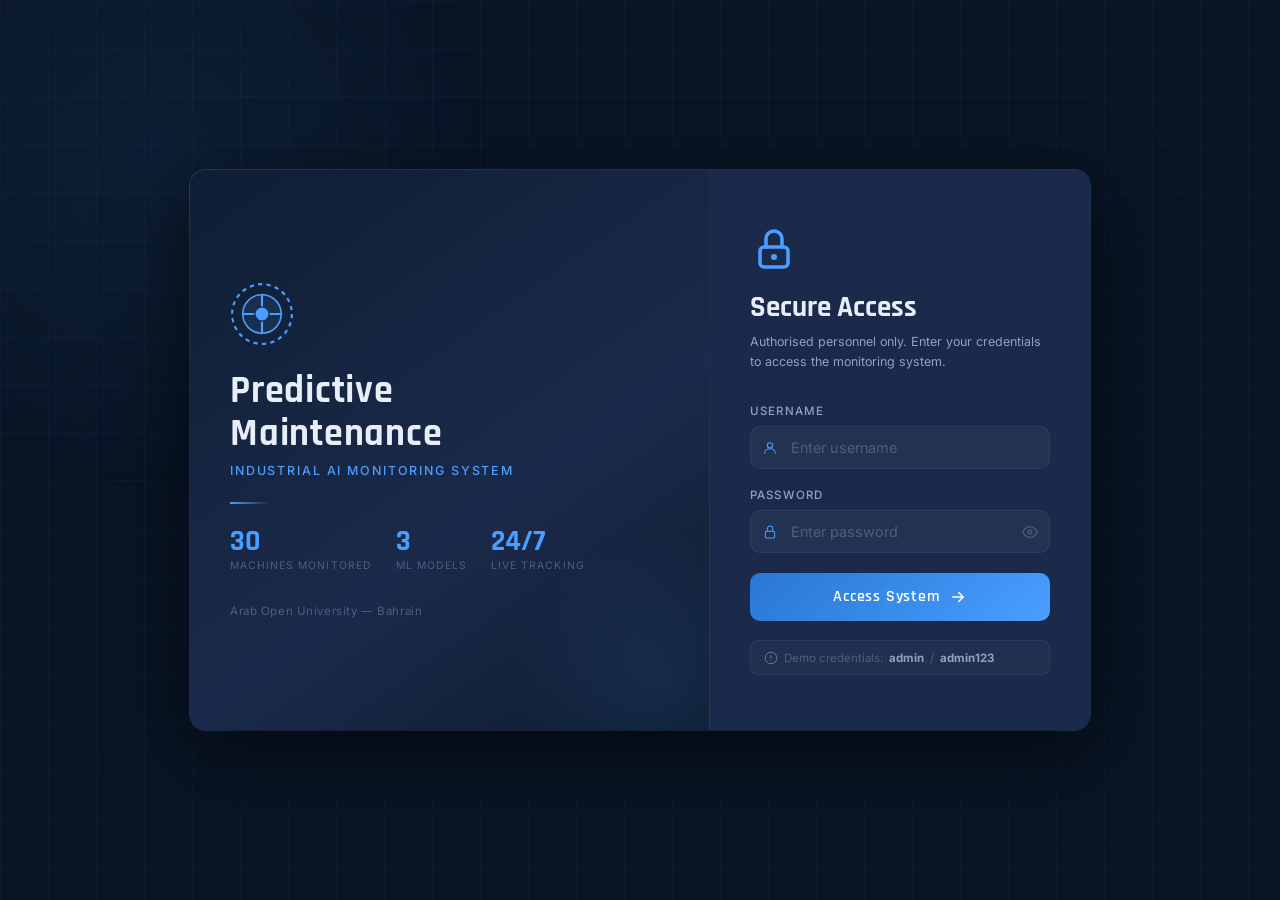
==== index.html @ 10e584ac "Add files via upload" ====
<!DOCTYPE html>
<html lang="en">
<head>
  <meta charset="UTF-8" />
  <meta name="viewport" content="width=device-width, initial-scale=1.0"/>
  <title>Predictive Maintenance System — Login</title>
  <link rel="preconnect" href="https://fonts.googleapis.com">
  <link href="https://fonts.googleapis.com/css2?family=Rajdhani:wght@400;500;600;700&family=Inter:wght@300;400;500&display=swap" rel="stylesheet">
  <link rel="stylesheet" href="style.css">
</head>
<body class="login-page">

  <!-- Animated background grid -->
  <div class="bg-grid"></div>
  <div class="bg-glow"></div>

  <!-- Floating particles -->
  <div class="particles" id="particles"></div>

  <div class="login-wrapper">

    <!-- Left panel — branding -->
    <div class="login-brand">
      <div class="brand-content">
        <div class="brand-icon">
          <svg viewBox="0 0 60 60" fill="none" xmlns="http://www.w3.org/2000/svg">
            <circle cx="30" cy="30" r="28" stroke="#4A9EFF" stroke-width="2" stroke-dasharray="4 4"/>
            <circle cx="30" cy="30" r="18" fill="rgba(74,158,255,0.1)" stroke="#4A9EFF" stroke-width="1.5"/>
            <circle cx="30" cy="30" r="6" fill="#4A9EFF"/>
            <line x1="30" y1="12" x2="30" y2="22" stroke="#4A9EFF" stroke-width="2" stroke-linecap="round"/>
            <line x1="30" y1="38" x2="30" y2="48" stroke="#4A9EFF" stroke-width="2" stroke-linecap="round"/>
            <line x1="12" y1="30" x2="22" y2="30" stroke="#4A9EFF" stroke-width="2" stroke-linecap="round"/>
            <line x1="38" y1="30" x2="48" y2="30" stroke="#4A9EFF" stroke-width="2" stroke-linecap="round"/>
          </svg>
        </div>
        <h1 class="brand-title">Predictive<br/>Maintenance</h1>
        <p class="brand-subtitle">Industrial AI Monitoring System</p>
        <div class="brand-divider"></div>
        <div class="brand-stats">
          <div class="stat-item">
            <span class="stat-number">30</span>
            <span class="stat-label">Machines Monitored</span>
          </div>
          <div class="stat-item">
            <span class="stat-number">3</span>
            <span class="stat-label">ML Models</span>
          </div>
          <div class="stat-item">
            <span class="stat-number">24/7</span>
            <span class="stat-label">Live Tracking</span>
          </div>
        </div>
        <p class="brand-footer">Arab Open University — Bahrain </p>
      </div>
    </div>

    <!-- Right panel — login form -->
    <div class="login-form-panel">
      <div class="login-card">

        <div class="login-header">
          <div class="lock-icon">
            <svg viewBox="0 0 24 24" fill="none" xmlns="http://www.w3.org/2000/svg">
              <rect x="5" y="11" width="14" height="10" rx="2" stroke="#4A9EFF" stroke-width="1.8"/>
              <path d="M8 11V7a4 4 0 0 1 8 0v4" stroke="#4A9EFF" stroke-width="1.8" stroke-linecap="round"/>
              <circle cx="12" cy="16" r="1.5" fill="#4A9EFF"/>
            </svg>
          </div>
          <h2 class="login-title">Secure Access</h2>
          <p class="login-desc">Authorised personnel only. Enter your credentials to access the monitoring system.</p>
        </div>

        <form class="form" onsubmit="handleLogin(event)">
          <div class="input-group">
            <label for="username">Username</label>
            <div class="input-wrapper">
              <svg class="input-icon" viewBox="0 0 24 24" fill="none">
                <circle cx="12" cy="8" r="4" stroke="#4A9EFF" stroke-width="1.6"/>
                <path d="M4 20c0-4 3.6-7 8-7s8 3 8 7" stroke="#4A9EFF" stroke-width="1.6" stroke-linecap="round"/>
              </svg>
              <input type="text" id="username" placeholder="Enter username" autocomplete="off" />
            </div>
          </div>

          <div class="input-group">
            <label for="password">Password</label>
            <div class="input-wrapper">
              <svg class="input-icon" viewBox="0 0 24 24" fill="none">
                <rect x="5" y="11" width="14" height="10" rx="2" stroke="#4A9EFF" stroke-width="1.6"/>
                <path d="M8 11V7a4 4 0 0 1 8 0v4" stroke="#4A9EFF" stroke-width="1.6" stroke-linecap="round"/>
              </svg>
              <input type="password" id="password" placeholder="Enter password" />
              <button type="button" class="toggle-pass" onclick="togglePassword()">
                <svg id="eye-icon" viewBox="0 0 24 24" fill="none">
                  <path d="M1 12s4-8 11-8 11 8 11 8-4 8-11 8-11-8-11-8z" stroke="#6B8CAE" stroke-width="1.6"/>
                  <circle cx="12" cy="12" r="3" stroke="#6B8CAE" stroke-width="1.6"/>
                </svg>
              </button>
            </div>
          </div>

          <div class="error-msg" id="error-msg">
            <svg viewBox="0 0 24 24" fill="none"><circle cx="12" cy="12" r="10" stroke="#FF6B6B" stroke-width="1.6"/><line x1="12" y1="8" x2="12" y2="12" stroke="#FF6B6B" stroke-width="1.6" stroke-linecap="round"/><circle cx="12" cy="16" r="1" fill="#FF6B6B"/></svg>
            Invalid credentials. Please try again.
          </div>

          <button type="submit" class="login-btn" id="login-btn">
            <span class="btn-text">Access System</span>
            <div class="btn-loader" id="btn-loader">
              <div class="loader-dot"></div>
              <div class="loader-dot"></div>
              <div class="loader-dot"></div>
            </div>
            <svg class="btn-arrow" viewBox="0 0 24 24" fill="none">
              <path d="M5 12h14M13 6l6 6-6 6" stroke="white" stroke-width="2" stroke-linecap="round" stroke-linejoin="round"/>
            </svg>
          </button>
        </form>

        <div class="login-hint">
          <svg viewBox="0 0 24 24" fill="none"><circle cx="12" cy="12" r="10" stroke="#6B8CAE" stroke-width="1.4"/><path d="M12 8v4M12 16h.01" stroke="#6B8CAE" stroke-width="1.4" stroke-linecap="round"/></svg>
          Demo credentials: <strong>admin</strong> / <strong>admin123</strong>
        </div>

      </div>
    </div>

  </div>

  <script src="script.js"></script>
</body>
</html>
---- style.css ----
/* =============================================
   PREDICTIVE MAINTENANCE SYSTEM — STYLESHEET
   Arab Open University, Bahrain
   ============================================= */

@import url('https://fonts.googleapis.com/css2?family=Rajdhani:wght@400;500;600;700&family=Inter:wght@300;400;500&display=swap');

/* ---- CSS Variables ---- */
:root {
  --bg-base:       #0D1B2E;
  --bg-deep:       #091525;
  --bg-card:       #1B2A4A;
  --bg-card-hover: #243B5E;
  --bg-sidebar:    #111E33;
  --bg-header:     #0F1E34;
  --accent:        #4A9EFF;
  --accent-dim:    rgba(74, 158, 255, 0.15);
  --accent-glow:   rgba(74, 158, 255, 0.35);
  --text-primary:  #E8EEF7;
  --text-secondary:#8BA4C0;
  --text-muted:    #4A6080;
  --border:        rgba(74, 158, 255, 0.12);
  --border-strong: rgba(74, 158, 255, 0.3);
  --danger:        #FF6B6B;
  --success:       #4ECDC4;
  --warning:       #FFB347;
  --font-display:  'Rajdhani', sans-serif;
  --font-body:     'Inter', sans-serif;
  --sidebar-w:     240px;
  --header-h:      64px;
  --footer-h:      44px;
  --radius:        10px;
  --shadow:        0 4px 24px rgba(0,0,0,0.4);
}

/* ---- Reset ---- */
*, *::before, *::after { box-sizing: border-box; margin: 0; padding: 0; }
html { font-size: 16px; scroll-behavior: smooth; }
body { font-family: var(--font-body); background: var(--bg-base); color: var(--text-primary); min-height: 100vh; overflow-x: hidden; }
a { text-decoration: none; color: inherit; }
ul { list-style: none; }
button { cursor: pointer; border: none; background: none; font-family: inherit; }

/* =============================================
   LOGIN PAGE
   ============================================= */

body.login-page {
  display: flex;
  align-items: center;
  justify-content: center;
  min-height: 100vh;
  background: var(--bg-deep);
  position: relative;
  overflow: hidden;
}

/* Animated background grid */
.bg-grid {
  position: fixed; inset: 0;
  background-image:
    linear-gradient(rgba(74,158,255,0.04) 1px, transparent 1px),
    linear-gradient(90deg, rgba(74,158,255,0.04) 1px, transparent 1px);
  background-size: 48px 48px;
  animation: gridDrift 20s linear infinite;
  z-index: 0;
}
@keyframes gridDrift {
  0% { transform: translate(0,0); }
  100% { transform: translate(48px, 48px); }
}

.bg-glow {
  position: fixed;
  width: 700px; height: 700px;
  border-radius: 50%;
  background: radial-gradient(circle, rgba(74,158,255,0.07) 0%, transparent 70%);
  top: -200px; left: -200px;
  animation: glowPulse 6s ease-in-out infinite;
  z-index: 0;
}
@keyframes glowPulse {
  0%, 100% { opacity: 0.6; transform: scale(1); }
  50% { opacity: 1; transform: scale(1.1); }
}

/* Particles */
.particles { position: fixed; inset: 0; z-index: 0; pointer-events: none; }
.particle {
  position: absolute;
  width: 2px; height: 2px;
  background: var(--accent);
  border-radius: 50%;
  opacity: 0;
  animation: floatUp var(--dur, 8s) var(--delay, 0s) infinite ease-in;
}
@keyframes floatUp {
  0% { opacity: 0; transform: translateY(100vh) scale(0); }
  10% { opacity: 0.6; }
  90% { opacity: 0.3; }
  100% { opacity: 0; transform: translateY(-20px) scale(1.5); }
}

/* Login wrapper */
.login-wrapper {
  position: relative; z-index: 10;
  display: flex;
  width: 900px; max-width: 96vw;
  min-height: 560px;
  border-radius: 16px;
  overflow: hidden;
  box-shadow: 0 24px 80px rgba(0,0,0,0.6), 0 0 0 1px var(--border-strong);
  animation: fadeInUp 0.7s ease both;
}
@keyframes fadeInUp {
  from { opacity: 0; transform: translateY(30px); }
  to   { opacity: 1; transform: translateY(0); }
}

/* Brand panel */
.login-brand {
  flex: 1;
  background: linear-gradient(145deg, #0F1E34 0%, #1B2A4A 60%, #0D1B2E 100%);
  padding: 3rem 2.5rem;
  display: flex;
  align-items: center;
  position: relative;
  overflow: hidden;
  border-right: 1px solid var(--border);
}
.login-brand::before {
  content: '';
  position: absolute;
  width: 300px; height: 300px;
  border-radius: 50%;
  background: radial-gradient(circle, rgba(74,158,255,0.1), transparent 70%);
  bottom: -100px; right: -100px;
}

.brand-icon {
  width: 64px; height: 64px;
  margin-bottom: 1.5rem;
  animation: rotateSlow 12s linear infinite;
}
@keyframes rotateSlow {
  from { transform: rotate(0deg); }
  to   { transform: rotate(360deg); }
}

.brand-title {
  font-family: var(--font-display);
  font-size: 2.4rem;
  font-weight: 700;
  line-height: 1.1;
  color: var(--text-primary);
  letter-spacing: 0.02em;
  margin-bottom: 0.5rem;
}
.brand-subtitle {
  font-size: 0.78rem;
  font-weight: 500;
  letter-spacing: 0.15em;
  text-transform: uppercase;
  color: var(--accent);
  margin-bottom: 1.5rem;
}
.brand-divider {
  width: 40px; height: 2px;
  background: linear-gradient(90deg, var(--accent), transparent);
  margin-bottom: 1.5rem;
}
.brand-stats {
  display: flex; gap: 1.5rem;
  margin-bottom: 2rem;
}
.stat-item { display: flex; flex-direction: column; }
.stat-number {
  font-family: var(--font-display);
  font-size: 1.8rem;
  font-weight: 700;
  color: var(--accent);
  line-height: 1;
}
.stat-label {
  font-size: 0.65rem;
  text-transform: uppercase;
  letter-spacing: 0.1em;
  color: var(--text-muted);
  margin-top: 2px;
}
.brand-footer {
  font-size: 0.72rem;
  color: var(--text-muted);
  letter-spacing: 0.05em;
}

/* Form panel */
.login-form-panel {
  width: 380px;
  background: var(--bg-card);
  padding: 3rem 2.5rem;
  display: flex;
  align-items: center;
}
.login-card { width: 100%; }

.lock-icon { width: 48px; height: 48px; margin-bottom: 1rem; }
.login-title {
  font-family: var(--font-display);
  font-size: 1.8rem;
  font-weight: 700;
  color: var(--text-primary);
  margin-bottom: 0.4rem;
}
.login-desc {
  font-size: 0.78rem;
  color: var(--text-secondary);
  line-height: 1.6;
  margin-bottom: 2rem;
}

/* Input groups */
.input-group { margin-bottom: 1.2rem; }
.input-group label {
  display: block;
  font-size: 0.72rem;
  font-weight: 500;
  text-transform: uppercase;
  letter-spacing: 0.1em;
  color: var(--text-secondary);
  margin-bottom: 0.5rem;
}
.input-wrapper {
  position: relative;
  display: flex;
  align-items: center;
}
.input-icon {
  position: absolute; left: 12px;
  width: 16px; height: 16px;
  pointer-events: none;
}
.input-wrapper input {
  width: 100%;
  padding: 0.75rem 2.8rem 0.75rem 2.5rem;
  background: rgba(255,255,255,0.04);
  border: 1px solid var(--border);
  border-radius: var(--radius);
  color: var(--text-primary);
  font-family: var(--font-body);
  font-size: 0.9rem;
  outline: none;
  transition: border-color 0.2s, box-shadow 0.2s, background 0.2s;
}
.input-wrapper input::placeholder { color: var(--text-muted); }
.input-wrapper input:focus {
  border-color: var(--accent);
  box-shadow: 0 0 0 3px var(--accent-dim);
  background: rgba(74,158,255,0.04);
}
.toggle-pass {
  position: absolute; right: 10px;
  width: 20px; height: 20px;
  display: flex; align-items: center; justify-content: center;
  opacity: 0.6; transition: opacity 0.2s;
}
.toggle-pass:hover { opacity: 1; }
.toggle-pass svg { width: 16px; height: 16px; }

/* Error */
.error-msg {
  display: none;
  align-items: center;
  gap: 8px;
  background: rgba(255,107,107,0.1);
  border: 1px solid rgba(255,107,107,0.3);
  border-radius: var(--radius);
  padding: 0.6rem 0.8rem;
  font-size: 0.8rem;
  color: var(--danger);
  margin-bottom: 1rem;
  animation: shake 0.4s ease;
}
.error-msg.show { display: flex; }
.error-msg svg { width: 16px; height: 16px; flex-shrink: 0; }
@keyframes shake {
  0%, 100% { transform: translateX(0); }
  25% { transform: translateX(-6px); }
  75% { transform: translateX(6px); }
}

/* Login button */
.login-btn {
  width: 100%;
  padding: 0.85rem;
  background: linear-gradient(135deg, #2878D4, var(--accent));
  border-radius: var(--radius);
  color: white;
  font-family: var(--font-display);
  font-size: 1rem;
  font-weight: 600;
  letter-spacing: 0.05em;
  display: flex; align-items: center; justify-content: center;
  gap: 8px;
  position: relative;
  overflow: hidden;
  transition: transform 0.2s, box-shadow 0.2s;
  margin-bottom: 1.2rem;
}
.login-btn::before {
  content: '';
  position: absolute; inset: 0;
  background: linear-gradient(135deg, rgba(255,255,255,0.15), transparent);
  opacity: 0; transition: opacity 0.2s;
}
.login-btn:hover { transform: translateY(-1px); box-shadow: 0 8px 24px var(--accent-glow); }
.login-btn:hover::before { opacity: 1; }
.login-btn:active { transform: translateY(0); }
.btn-arrow { width: 18px; height: 18px; transition: transform 0.2s; }
.login-btn:hover .btn-arrow { transform: translateX(4px); }
.btn-loader { display: none; gap: 5px; }
.loader-dot {
  width: 6px; height: 6px;
  background: white; border-radius: 50%;
  animation: bounce 0.6s infinite alternate;
}
.loader-dot:nth-child(2) { animation-delay: 0.2s; }
.loader-dot:nth-child(3) { animation-delay: 0.4s; }
@keyframes bounce {
  from { transform: translateY(0); opacity: 0.5; }
  to   { transform: translateY(-6px); opacity: 1; }
}

/* Hint */
.login-hint {
  display: flex; align-items: center; gap: 6px;
  font-size: 0.72rem;
  color: var(--text-muted);
  background: rgba(255,255,255,0.03);
  border: 1px solid var(--border);
  border-radius: 8px;
  padding: 0.6rem 0.8rem;
}
.login-hint svg { width: 14px; height: 14px; flex-shrink: 0; }
.login-hint strong { color: var(--text-secondary); }

/* =============================================
   APP PAGE (DASHBOARD)
   ============================================= */

body.app-page {
  display: flex;
  flex-direction: column;
  min-height: 100vh;
  background: var(--bg-base);
}

/* Header */
.app-header {
  height: var(--header-h);
  background: var(--bg-header);
  border-bottom: 1px solid var(--border);
  display: flex;
  align-items: center;
  justify-content: space-between;
  padding: 0 1.5rem;
  position: sticky; top: 0; z-index: 100;
  box-shadow: 0 2px 16px rgba(0,0,0,0.3);
}
.header-left, .header-right { display: flex; align-items: center; gap: 1rem; }
.sidebar-toggle {
  display: flex; flex-direction: column;
  gap: 5px; padding: 6px; border-radius: 6px;
  transition: background 0.2s;
}
.sidebar-toggle:hover { background: var(--accent-dim); }
.sidebar-toggle span {
  display: block; width: 20px; height: 2px;
  background: var(--text-secondary);
  border-radius: 2px;
  transition: all 0.3s;
}
.header-icon { width: 32px; height: 32px; }
.header-brand { display: flex; align-items: center; gap: 0.75rem; }
.header-title {
  font-family: var(--font-display);
  font-size: 1.1rem; font-weight: 600;
  color: var(--text-primary);
  display: block; line-height: 1.2;
}
.header-sub {
  font-size: 0.65rem;
  color: var(--text-muted);
  display: block;
  letter-spacing: 0.05em;
}

.header-status {
  display: flex; align-items: center; gap: 6px;
  font-size: 0.75rem; color: var(--success);
  background: rgba(78,205,196,0.08);
  border: 1px solid rgba(78,205,196,0.2);
  padding: 0.3rem 0.75rem;
  border-radius: 20px;
}
.status-dot {
  width: 7px; height: 7px;
  background: var(--success);
  border-radius: 50%;
  animation: pulse 2s infinite;
}
@keyframes pulse {
  0%, 100% { opacity: 1; box-shadow: 0 0 0 0 rgba(78,205,196,0.4); }
  50% { opacity: 0.8; box-shadow: 0 0 0 4px rgba(78,205,196,0); }
}

.header-user {
  display: flex; align-items: center; gap: 8px;
  font-size: 0.82rem; color: var(--text-secondary);
}
.user-avatar {
  width: 30px; height: 30px;
  background: linear-gradient(135deg, #2878D4, var(--accent));
  border-radius: 50%;
  display: flex; align-items: center; justify-content: center;
  font-family: var(--font-display);
  font-weight: 700; font-size: 0.85rem;
  color: white;
}

.logout-btn {
  display: flex; align-items: center; gap: 6px;
  padding: 0.4rem 0.9rem;
  border: 1px solid var(--border);
  border-radius: 8px;
  color: var(--text-secondary);
  font-size: 0.8rem;
  transition: all 0.2s;
}
.logout-btn svg { width: 15px; height: 15px; }
.logout-btn:hover {
  background: rgba(255,107,107,0.1);
  border-color: rgba(255,107,107,0.4);
  color: var(--danger);
}

/* App body */
.app-body {
  display: flex;
  flex: 1;
  overflow: hidden;
}

/* Sidebar */
.sidebar {
  width: var(--sidebar-w);
  background: var(--bg-sidebar);
  border-right: 1px solid var(--border);
  display: flex;
  flex-direction: column;
  overflow-y: auto;
  transition: transform 0.3s ease, width 0.3s ease;
  flex-shrink: 0;
}
.sidebar.collapsed { transform: translateX(calc(-1 * var(--sidebar-w))); width: 0; overflow: hidden; }

.sidebar-nav { padding: 1.2rem 0.75rem; }
.nav-section-label {
  font-size: 0.62rem;
  text-transform: uppercase;
  letter-spacing: 0.15em;
  color: var(--text-muted);
  padding: 0 0.5rem;
  margin-bottom: 0.5rem;
}

.nav-item {
  display: flex; align-items: center; gap: 0.75rem;
  padding: 0.7rem 0.8rem;
  border-radius: var(--radius);
  color: var(--text-secondary);
  font-size: 0.85rem;
  cursor: pointer;
  position: relative;
  transition: all 0.2s;
  margin-bottom: 2px;
}
.nav-item svg { width: 18px; height: 18px; flex-shrink: 0; }
.nav-item:hover { background: var(--accent-dim); color: var(--accent); }
.nav-item.active { background: var(--accent-dim); color: var(--accent); }
.nav-indicator {
  position: absolute; right: 0; top: 50%;
  transform: translateY(-50%);
  width: 3px; height: 0;
  background: var(--accent);
  border-radius: 2px 0 0 2px;
  transition: height 0.2s;
}
.nav-item.active .nav-indicator { height: 60%; }

.sidebar-info-card {
  background: rgba(255,255,255,0.03);
  border: 1px solid var(--border);
  border-radius: var(--radius);
  padding: 0.8rem;
  margin-top: 0.5rem;
}
.info-row { display: flex; justify-content: space-between; align-items: center; margin-bottom: 0.5rem; }
.info-row:last-child { margin-bottom: 0; }
.info-label { font-size: 0.7rem; color: var(--text-muted); }
.info-val { font-size: 0.75rem; color: var(--text-secondary); font-family: var(--font-display); font-weight: 600; }
.info-val.online { color: var(--success); }

/* Main */
.app-main {
  flex: 1;
  overflow-y: auto;
  padding: 1.2rem;
  display: flex;
  flex-direction: column;
}

.page-content { display: none; flex-direction: column; gap: 1rem; flex: 1; animation: fadeIn 0.3s ease; }
.page-content.active { display: flex; }
@keyframes fadeIn { from { opacity: 0; transform: translateY(8px); } to { opacity: 1; transform: translateY(0); } }

.page-header {
  display: flex; align-items: flex-start;
  justify-content: space-between;
  padding-bottom: 1rem;
  border-bottom: 1px solid var(--border);
}
.page-title {
  font-family: var(--font-display);
  font-size: 1.6rem; font-weight: 700;
  color: var(--text-primary);
  line-height: 1.2;
}
.page-desc { font-size: 0.8rem; color: var(--text-muted); margin-top: 4px; }
.page-badge {
  display: flex; align-items: center; gap: 6px;
  font-size: 0.72rem; color: var(--accent);
  background: var(--accent-dim);
  border: 1px solid var(--border-strong);
  padding: 0.35rem 0.8rem;
  border-radius: 20px;
  white-space: nowrap;
}
.page-badge svg { width: 13px; height: 13px; }

/* Embed area */
.embed-container {
  flex: 1;
  border-radius: var(--radius);
  overflow: hidden;
  border: 1px solid var(--border);
  background: #000;
  height: calc(100vh - var(--header-h) - var(--footer-h) - 140px);
  min-height: 600px;
  display: flex;
  flex-direction: column;
}

.embed-placeholder {
  width: 100%; height: 100%;
  display: flex;
  align-items: center;
  justify-content: center;
  padding: 3rem;
  min-height: 500px;
}
.embed-inner {
  text-align: center;
  max-width: 400px;
}
.embed-inner svg { width: 80px; height: 80px; margin-bottom: 1.2rem; opacity: 0.7; }
.embed-inner h3 {
  font-family: var(--font-display);
  font-size: 1.4rem;
  color: var(--text-primary);
  margin-bottom: 0.3rem;
}
.embed-inner p { font-size: 0.82rem; color: var(--text-secondary); margin-bottom: 0.5rem; }
.embed-note {
  font-size: 0.75rem !important;
  color: var(--text-muted) !important;
  background: rgba(255,255,255,0.03);
  border: 1px dashed var(--border);
  border-radius: 8px;
  padding: 0.8rem;
  margin-top: 1rem !important;
  line-height: 1.6;
}
.embed-note code {
  background: var(--accent-dim);
  color: var(--accent);
  padding: 1px 5px;
  border-radius: 4px;
  font-size: 0.75rem;
}
.embed-steps {
  display: flex; gap: 0.75rem;
  margin-top: 1.2rem;
  justify-content: center;
  flex-wrap: wrap;
}
.step {
  display: flex; align-items: center; gap: 6px;
  font-size: 0.72rem; color: var(--text-secondary);
  background: var(--bg-card-hover);
  border: 1px solid var(--border);
  padding: 0.4rem 0.75rem;
  border-radius: 20px;
}
.step span {
  width: 16px; height: 16px;
  background: var(--accent);
  border-radius: 50%;
  display: flex; align-items: center; justify-content: center;
  font-size: 0.65rem; font-weight: 700; color: white;
}

.power-bi-frame {
  width: 100%;
  height: 100%;
  flex: 1;
  min-height: 600px;
  border: none;
  display: block;
}
.hidden { display: none !important; }

/* About page */
.about-grid {
  display: grid;
  grid-template-columns: 1fr 1fr;
  gap: 1rem;
}
.about-card {
  background: var(--bg-card);
  border: 1px solid var(--border);
  border-radius: var(--radius);
  padding: 1.5rem;
  display: flex;
  gap: 1rem;
  transition: border-color 0.2s, box-shadow 0.2s;
}
.about-card:hover {
  border-color: var(--border-strong);
  box-shadow: 0 4px 20px rgba(74,158,255,0.08);
}
.about-card.wide { grid-column: span 2; }
.about-card.highlight-card { border-color: rgba(74,158,255,0.25); background: linear-gradient(135deg, var(--bg-card), rgba(74,158,255,0.05)); }

.about-card-icon {
  width: 40px; height: 40px;
  background: var(--accent-dim);
  border-radius: 10px;
  display: flex; align-items: center; justify-content: center;
  flex-shrink: 0;
}
.about-card-icon svg { width: 20px; height: 20px; }
.about-card-body h3 {
  font-family: var(--font-display);
  font-size: 1.05rem; font-weight: 600;
  color: var(--text-primary);
  margin-bottom: 0.5rem;
}
.about-card-body p { font-size: 0.82rem; color: var(--text-secondary); line-height: 1.7; }
.about-card-body ul { padding-left: 0; }
.about-card-body ul li {
  font-size: 0.82rem; color: var(--text-secondary);
  padding: 0.2rem 0;
  padding-left: 0.5rem;
  border-left: 2px solid var(--accent-dim);
  margin-bottom: 0.4rem;
}
.tech-tags { display: flex; flex-wrap: wrap; gap: 0.4rem; margin-top: 0.3rem; }
.tag {
  background: var(--accent-dim);
  border: 1px solid var(--border-strong);
  color: var(--accent);
  font-size: 0.7rem;
  padding: 0.25rem 0.6rem;
  border-radius: 20px;
  font-weight: 500;
}
/* CRISP-DM phases */
.crisp-phases { display: flex; flex-direction: column; gap: 0.45rem; margin-top: 0.4rem; }
.crisp-phase {
  display: flex; align-items: center; gap: 0.75rem;
  padding: 0.45rem 0.6rem;
  background: rgba(255,255,255,0.03);
  border: 1px solid var(--border);
  border-radius: 8px;
  transition: background 0.2s, border-color 0.2s;
}
.crisp-phase:hover { background: var(--accent-dim); border-color: var(--border-strong); }
.phase-num {
  width: 22px; height: 22px;
  background: linear-gradient(135deg, #2878D4, var(--accent));
  border-radius: 50%;
  display: flex; align-items: center; justify-content: center;
  font-size: 0.65rem; font-weight: 700; color: white;
  flex-shrink: 0;
}
.phase-info { display: flex; flex-direction: column; }
.phase-name { font-size: 0.78rem; font-weight: 500; color: var(--text-primary); }
.phase-desc { font-size: 0.68rem; color: var(--text-muted); margin-top: 1px; }

.student-name {
  font-family: var(--font-display);
  font-size: 1.2rem !important;
  font-weight: 600 !important;
  color: var(--accent) !important;
  margin-bottom: 0.3rem;
}
.student-meta { font-size: 0.75rem !important; color: var(--text-muted) !important; }

/* Footer */
.app-footer {
  height: var(--footer-h);
  background: var(--bg-header);
  border-top: 1px solid var(--border);
  display: flex;
  align-items: center;
  justify-content: space-between;
  padding: 0 1.5rem;
  font-size: 0.68rem;
  color: var(--text-muted);
  flex-shrink: 0;
}

/* =============================================
   RESPONSIVE
   ============================================= */
@media (max-width: 768px) {
  .login-wrapper { flex-direction: column; }
  .login-brand { padding: 2rem; min-height: auto; }
  .login-form-panel { width: 100%; }
  .brand-title { font-size: 1.8rem; }
  .about-grid { grid-template-columns: 1fr; }
  .about-card.wide { grid-column: span 1; }
  .header-sub, .header-status { display: none; }
  .app-footer span:last-child { display: none; }
}
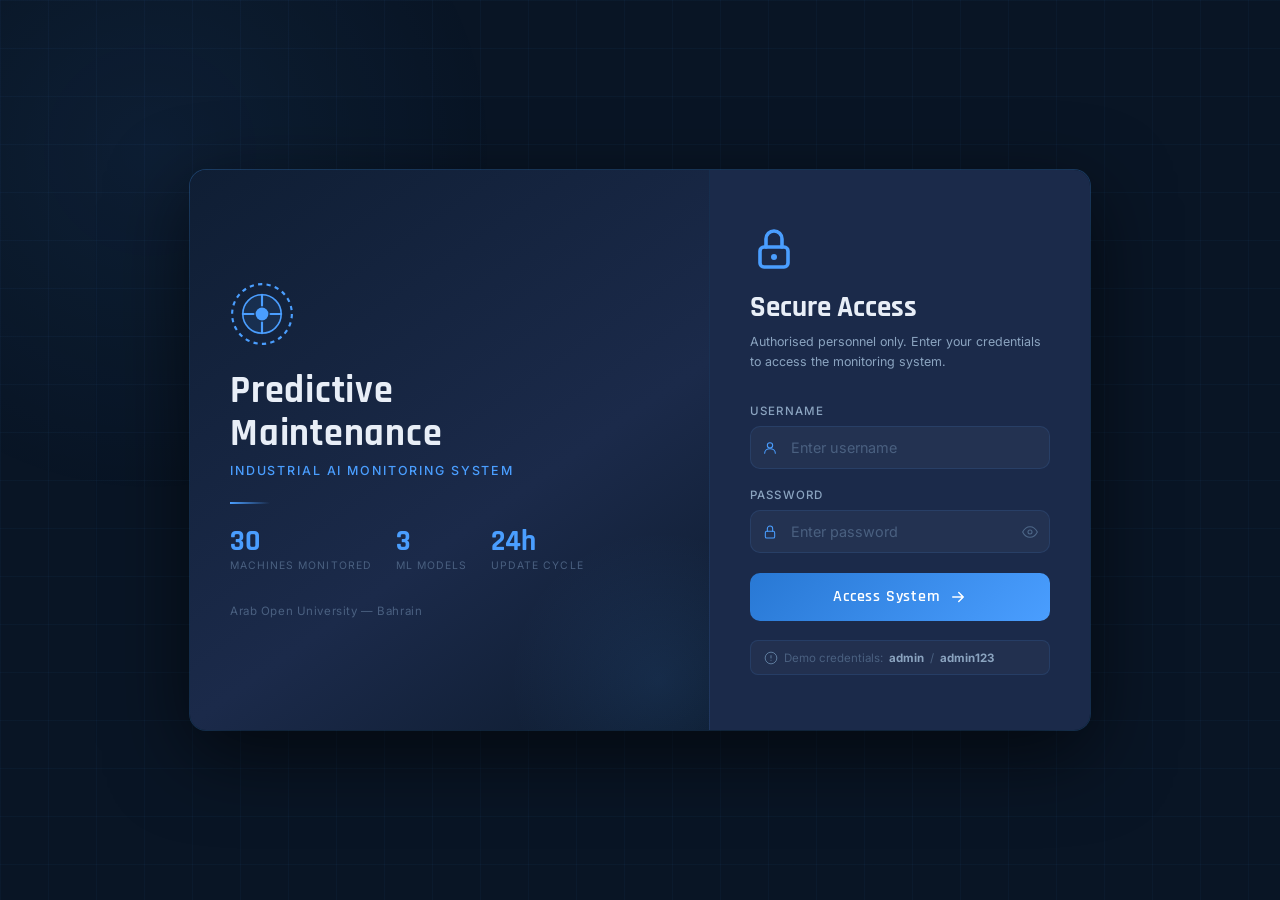
==== commit 5cccff91: "Update live tracking to 24h update cycle" ====
--- a/index.html
+++ b/index.html
@@ -46,8 +46,8 @@
             <span class="stat-label">ML Models</span>
           </div>
           <div class="stat-item">
-            <span class="stat-number">24/7</span>
-            <span class="stat-label">Live Tracking</span>
+            <span class="stat-number">24h</span>
+            <span class="stat-label">Update Cycle</span>
           </div>
         </div>
         <p class="brand-footer">Arab Open University — Bahrain </p>
--- a/style.css
+++ b/style.css
@@ -743,4 +743,18 @@
   .about-card.wide { grid-column: span 1; }
   .header-sub, .header-status { display: none; }
   .app-footer span:last-child { display: none; }
-}+
+  body.login-page {
+    overflow-y: auto !important;
+    align-items: flex-start;
+    padding: 0;
+  }
+  .login-wrapper {
+    overflow-y: auto;
+    height: auto;
+    min-height: 100vh;
+  }
+  .bg-grid, .bg-glow, .particles {
+    position: fixed;
+  }
+}
